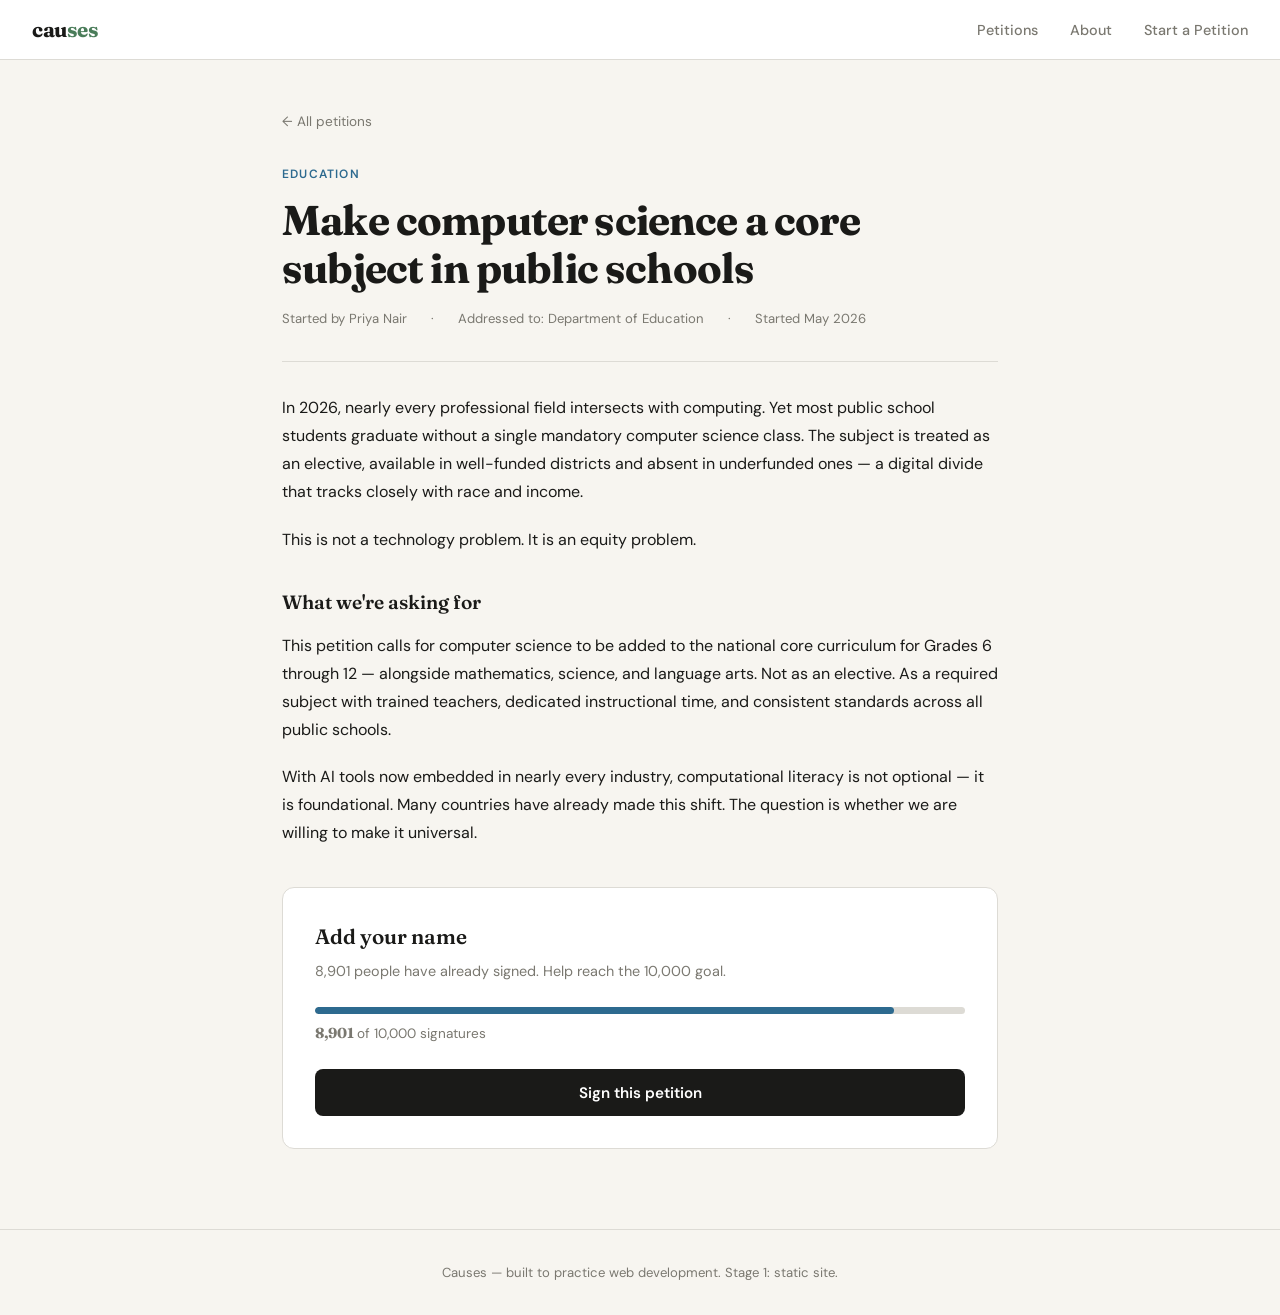
==== petition-coding.html @ 2df0eb02 "Complete all petition detail pages" ====
<!DOCTYPE html>
<html lang="en">
<head>
  <meta charset="UTF-8" />
  <title>Make CS a core subject — Causes</title>
  <link rel="stylesheet" href="css/style.css" />
</head>
<body>
  <nav>
    <a class="nav-logo" href="index.html">cau<span>ses</span></a>
    <ul class="nav-links">
      <li><a href="index.html">Petitions</a></li>
      <li><a href="#">About</a></li>
      <li><a href="#">Start a Petition</a></li>
    </ul>
  </nav>
  <div class="detail-container">
    <a class="back-link" href="index.html">← All petitions</a>
    <p class="detail-category cat-education">Education</p>
    <h1 class="detail-title">Make computer science a core subject in public schools</h1>
    <div class="detail-meta">
      <span>Started by Priya Nair</span>
      <span>·</span>
      <span>Addressed to: Department of Education</span>
      <span>·</span>
      <span>Started May 2026</span>
    </div>
    <div class="detail-body">
      <p>In 2026, nearly every professional field intersects with computing. Yet most public school students graduate without a single mandatory computer science class. The subject is treated as an elective, available in well-funded districts and absent in underfunded ones — a digital divide that tracks closely with race and income.</p>
      <p>This is not a technology problem. It is an equity problem.</p>
      <h3>What we're asking for</h3>
      <p>This petition calls for computer science to be added to the national core curriculum for Grades 6 through 12 — alongside mathematics, science, and language arts. Not as an elective. As a required subject with trained teachers, dedicated instructional time, and consistent standards across all public schools.</p>
      <p>With AI tools now embedded in nearly every industry, computational literacy is not optional — it is foundational. Many countries have already made this shift. The question is whether we are willing to make it universal.</p>
    </div>
    <div class="sign-box">
      <h3>Add your name</h3>
      <p>8,901 people have already signed. Help reach the 10,000 goal.</p>
      <div class="sign-progress">
        <div class="progress-bar-track">
          <div class="progress-bar-fill fill-education" style="width: 89%"></div>
        </div>
        <p class="sign-count">8,901 <span>of 10,000 signatures</span></p>
      </div>
      <button class="sign-btn">Sign this petition</button>
    </div>
  </div>
  <footer><p>Causes — built to practice web development. Stage 1: static site.</p></footer>
</body>
</html>
---- css/style.css ----
/* =============================================
   CAUSES — Petition Platform
   Stage 1: Static Site
   ============================================= */

@import url('https://fonts.googleapis.com/css2?family=Fraunces:ital,wght@0,400;0,600;0,700;1,400&family=DM+Sans:wght@400;500;600&display=swap');

:root {
  --ink: #1a1a18;
  --paper: #f7f5f0;
  --sage: #4a7c59;
  --sage-light: #e8f0eb;
  --amber: #c8762b;
  --amber-light: #fdf0e3;
  --sky: #2d6a8f;
  --sky-light: #e3eff7;
  --muted: #7a7870;
  --border: #dddbd5;
  --white: #ffffff;

  --font-display: 'Fraunces', Georgia, serif;
  --font-body: 'DM Sans', system-ui, sans-serif;
}

*, *::before, *::after {
  box-sizing: border-box;
  margin: 0;
  padding: 0;
}

html {
  font-size: 16px;
  scroll-behavior: smooth;
}

body {
  background: var(--paper);
  color: var(--ink);
  font-family: var(--font-body);
  line-height: 1.6;
  min-height: 100vh;
}

/* ---- NAV ---- */
nav {
  background: var(--white);
  border-bottom: 1px solid var(--border);
  padding: 0 2rem;
  display: flex;
  align-items: center;
  justify-content: space-between;
  height: 60px;
  position: sticky;
  top: 0;
  z-index: 100;
}

.nav-logo {
  font-family: var(--font-display);
  font-size: 1.3rem;
  font-weight: 700;
  color: var(--ink);
  text-decoration: none;
  letter-spacing: -0.02em;
}

.nav-logo span {
  color: var(--sage);
}

.nav-links {
  display: flex;
  gap: 2rem;
  list-style: none;
}

.nav-links a {
  text-decoration: none;
  color: var(--muted);
  font-size: 0.9rem;
  font-weight: 500;
  transition: color 0.2s;
}

.nav-links a:hover {
  color: var(--ink);
}

/* ---- HERO ---- */
.hero {
  padding: 5rem 2rem 4rem;
  max-width: 760px;
  margin: 0 auto;
  text-align: center;
}

.hero-eyebrow {
  font-family: var(--font-body);
  font-size: 0.8rem;
  font-weight: 600;
  letter-spacing: 0.12em;
  text-transform: uppercase;
  color: var(--sage);
  margin-bottom: 1.2rem;
}

.hero h1 {
  font-family: var(--font-display);
  font-size: clamp(2.4rem, 5vw, 3.6rem);
  font-weight: 700;
  line-height: 1.1;
  letter-spacing: -0.03em;
  color: var(--ink);
  margin-bottom: 1.2rem;
}

.hero h1 em {
  font-style: italic;
  color: var(--sage);
}

.hero p {
  font-size: 1.05rem;
  color: var(--muted);
  max-width: 520px;
  margin: 0 auto 2rem;
}

.hero-stats {
  display: flex;
  justify-content: center;
  gap: 2.5rem;
  padding-top: 2rem;
  border-top: 1px solid var(--border);
  margin-top: 2rem;
}

.stat-item {
  text-align: center;
}

.stat-number {
  font-family: var(--font-display);
  font-size: 1.8rem;
  font-weight: 700;
  color: var(--ink);
  display: block;
}

.stat-label {
  font-size: 0.78rem;
  color: var(--muted);
  text-transform: uppercase;
  letter-spacing: 0.08em;
}

/* ---- FILTERS ---- */
.filters-section {
  max-width: 1100px;
  margin: 0 auto;
  padding: 0 2rem 1.5rem;
  display: flex;
  align-items: center;
  gap: 0.75rem;
  flex-wrap: wrap;
}

.filter-label {
  font-size: 0.82rem;
  font-weight: 600;
  color: var(--muted);
  text-transform: uppercase;
  letter-spacing: 0.08em;
  margin-right: 0.25rem;
}

.filter-btn {
  padding: 0.4rem 1rem;
  border-radius: 999px;
  border: 1px solid var(--border);
  background: var(--white);
  color: var(--ink);
  font-family: var(--font-body);
  font-size: 0.85rem;
  cursor: pointer;
  transition: all 0.15s;
}

.filter-btn:hover,
.filter-btn.active {
  background: var(--ink);
  color: var(--white);
  border-color: var(--ink);
}

/* ---- PETITION GRID ---- */
.petitions-grid {
  max-width: 1100px;
  margin: 0 auto;
  padding: 0 2rem 5rem;
  display: grid;
  grid-template-columns: repeat(auto-fill, minmax(320px, 1fr));
  gap: 1.5rem;
}

/* ---- PETITION CARD ---- */
.petition-card {
  background: var(--white);
  border: 1px solid var(--border);
  border-radius: 12px;
  overflow: hidden;
  transition: transform 0.2s, box-shadow 0.2s;
  display: flex;
  flex-direction: column;
  text-decoration: none;
  color: inherit;
}

.petition-card:hover {
  transform: translateY(-3px);
  box-shadow: 0 8px 24px rgba(0,0,0,0.08);
}

.card-tag-bar {
  height: 4px;
}

.tag-animal { background: var(--amber); }
.tag-education { background: var(--sky); }
.tag-environment { background: var(--sage); }

.card-body {
  padding: 1.4rem 1.4rem 1rem;
  flex: 1;
}

.card-category {
  font-size: 0.72rem;
  font-weight: 600;
  letter-spacing: 0.1em;
  text-transform: uppercase;
  margin-bottom: 0.6rem;
}

.cat-animal { color: var(--amber); }
.cat-education { color: var(--sky); }
.cat-environment { color: var(--sage); }

.card-title {
  font-family: var(--font-display);
  font-size: 1.15rem;
  font-weight: 600;
  line-height: 1.3;
  color: var(--ink);
  margin-bottom: 0.6rem;
  letter-spacing: -0.01em;
}

.card-description {
  font-size: 0.88rem;
  color: var(--muted);
  line-height: 1.55;
}

.card-footer {
  padding: 1rem 1.4rem 1.4rem;
  border-top: 1px solid var(--border);
  margin-top: 1rem;
}

.progress-bar-track {
  background: var(--border);
  border-radius: 999px;
  height: 5px;
  margin-bottom: 0.6rem;
  overflow: hidden;
}

.progress-bar-fill {
  height: 100%;
  border-radius: 999px;
  transition: width 0.4s ease;
}

.fill-animal { background: var(--amber); }
.fill-education { background: var(--sky); }
.fill-environment { background: var(--sage); }

.card-meta {
  display: flex;
  justify-content: space-between;
  align-items: center;
}

.signatures {
  font-size: 0.82rem;
  font-weight: 600;
  color: var(--ink);
}

.goal {
  font-size: 0.78rem;
  color: var(--muted);
}

/* ---- PETITION DETAIL PAGE ---- */
.detail-container {
  max-width: 780px;
  margin: 0 auto;
  padding: 3rem 2rem 5rem;
}

.back-link {
  display: inline-flex;
  align-items: center;
  gap: 0.4rem;
  font-size: 0.85rem;
  color: var(--muted);
  text-decoration: none;
  margin-bottom: 2rem;
  transition: color 0.2s;
}

.back-link:hover { color: var(--ink); }

.detail-category {
  font-size: 0.75rem;
  font-weight: 600;
  letter-spacing: 0.1em;
  text-transform: uppercase;
  margin-bottom: 0.8rem;
}

.detail-title {
  font-family: var(--font-display);
  font-size: clamp(1.8rem, 4vw, 2.6rem);
  font-weight: 700;
  line-height: 1.15;
  letter-spacing: -0.02em;
  color: var(--ink);
  margin-bottom: 1rem;
}

.detail-meta {
  display: flex;
  gap: 1.5rem;
  font-size: 0.82rem;
  color: var(--muted);
  margin-bottom: 2rem;
  padding-bottom: 2rem;
  border-bottom: 1px solid var(--border);
}

.detail-body {
  font-size: 1rem;
  line-height: 1.75;
  color: var(--ink);
  margin-bottom: 2.5rem;
}

.detail-body p {
  margin-bottom: 1.2rem;
}

.detail-body h3 {
  font-family: var(--font-display);
  font-size: 1.2rem;
  font-weight: 600;
  margin: 2rem 0 0.8rem;
}

/* ---- SIGN BOX ---- */
.sign-box {
  background: var(--white);
  border: 1px solid var(--border);
  border-radius: 12px;
  padding: 2rem;
  margin-top: 2rem;
}

.sign-box h3 {
  font-family: var(--font-display);
  font-size: 1.3rem;
  font-weight: 600;
  margin-bottom: 0.4rem;
}

.sign-box p {
  font-size: 0.9rem;
  color: var(--muted);
  margin-bottom: 1.5rem;
}

.sign-progress {
  margin-bottom: 1.5rem;
}

.sign-progress .progress-bar-track {
  height: 7px;
  margin-bottom: 0.5rem;
}

.sign-count {
  font-size: 1.5rem;
  font-weight: 700;
  font-family: var(--font-display);
  color: var(--ink);
}

.sign-count span {
  font-family: var(--font-body);
  font-size: 0.85rem;
  font-weight: 400;
  color: var(--muted);
}

.sign-btn {
  display: inline-block;
  padding: 0.85rem 2.2rem;
  background: var(--ink);
  color: var(--white);
  border-radius: 8px;
  font-family: var(--font-body);
  font-size: 0.95rem;
  font-weight: 600;
  text-decoration: none;
  cursor: pointer;
  border: none;
  transition: background 0.2s;
  width: 100%;
  text-align: center;
}

.sign-btn:hover {
  background: var(--sage);
}

/* ---- FOOTER ---- */
footer {
  border-top: 1px solid var(--border);
  padding: 2rem;
  text-align: center;
  font-size: 0.82rem;
  color: var(--muted);
}

/* ---- RESPONSIVE ---- */
@media (max-width: 600px) {
  nav { padding: 0 1rem; }
  .hero { padding: 3rem 1rem 2.5rem; }
  .petitions-grid { padding: 0 1rem 3rem; grid-template-columns: 1fr; }
  .filters-section { padding: 0 1rem 1.5rem; }
  .hero-stats { gap: 1.5rem; }
  .detail-container { padding: 2rem 1rem 3rem; }
}
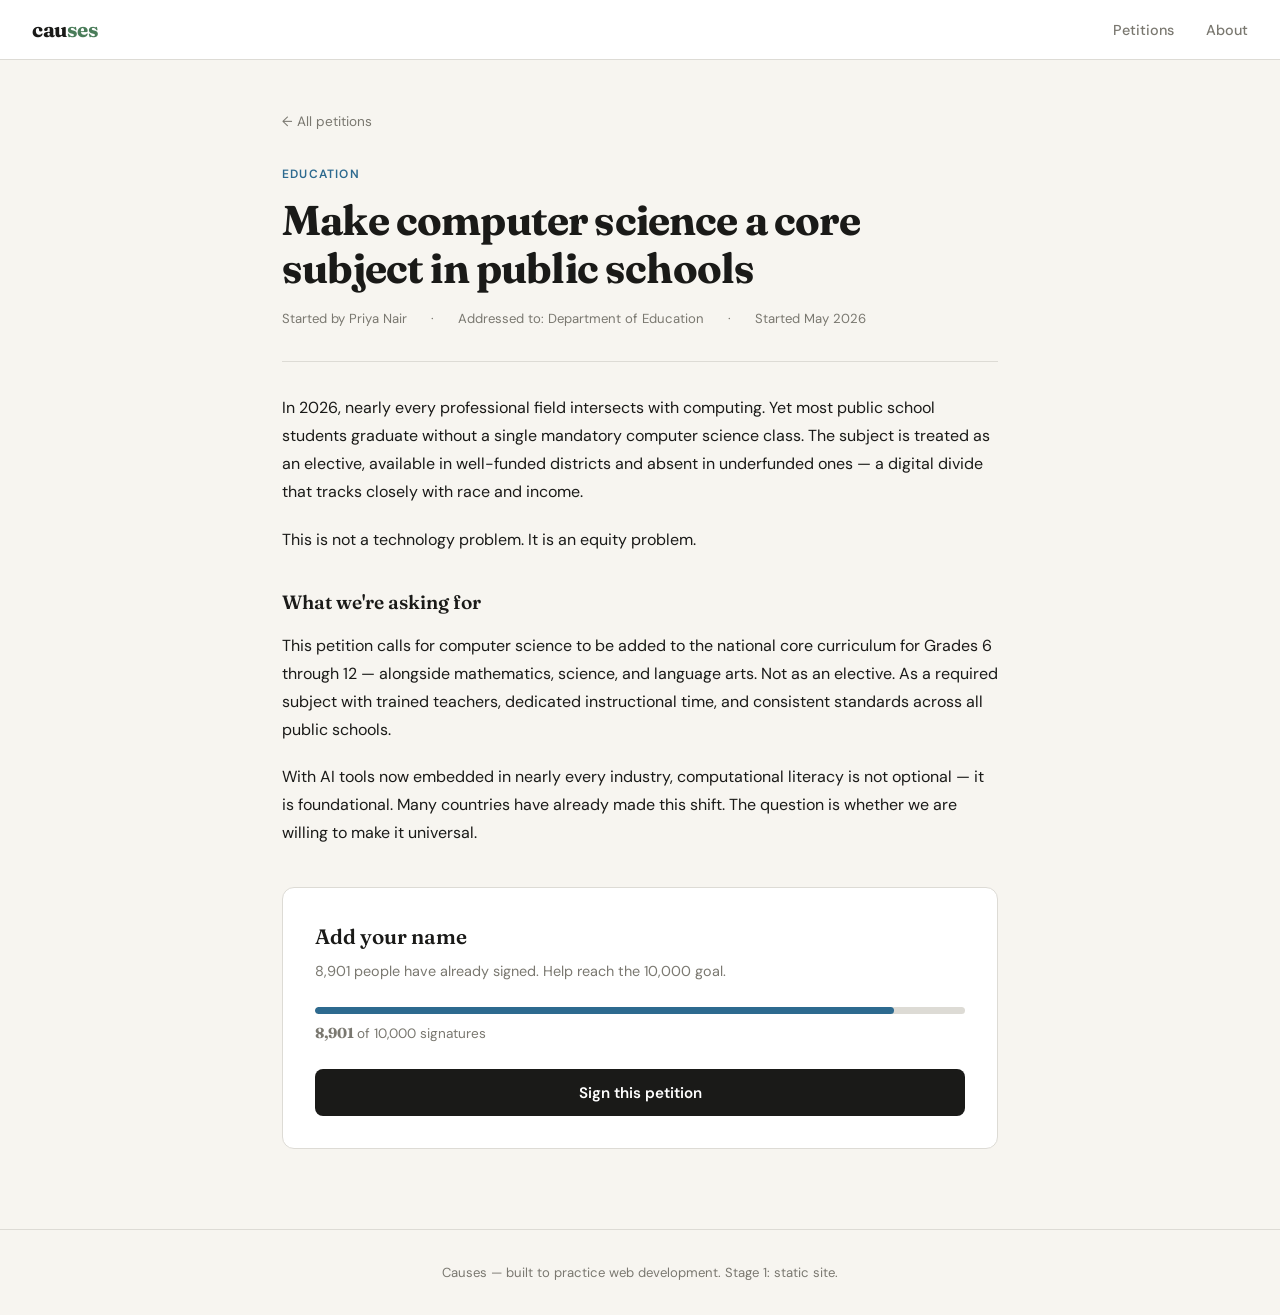
==== commit f7e982a5: "Remove Start a Petition nav link" ====
--- a/petition-coding.html
+++ b/petition-coding.html
@@ -11,7 +11,7 @@
     <ul class="nav-links">
       <li><a href="index.html">Petitions</a></li>
       <li><a href="#">About</a></li>
-      <li><a href="#">Start a Petition</a></li>
+      
     </ul>
   </nav>
   <div class="detail-container">
